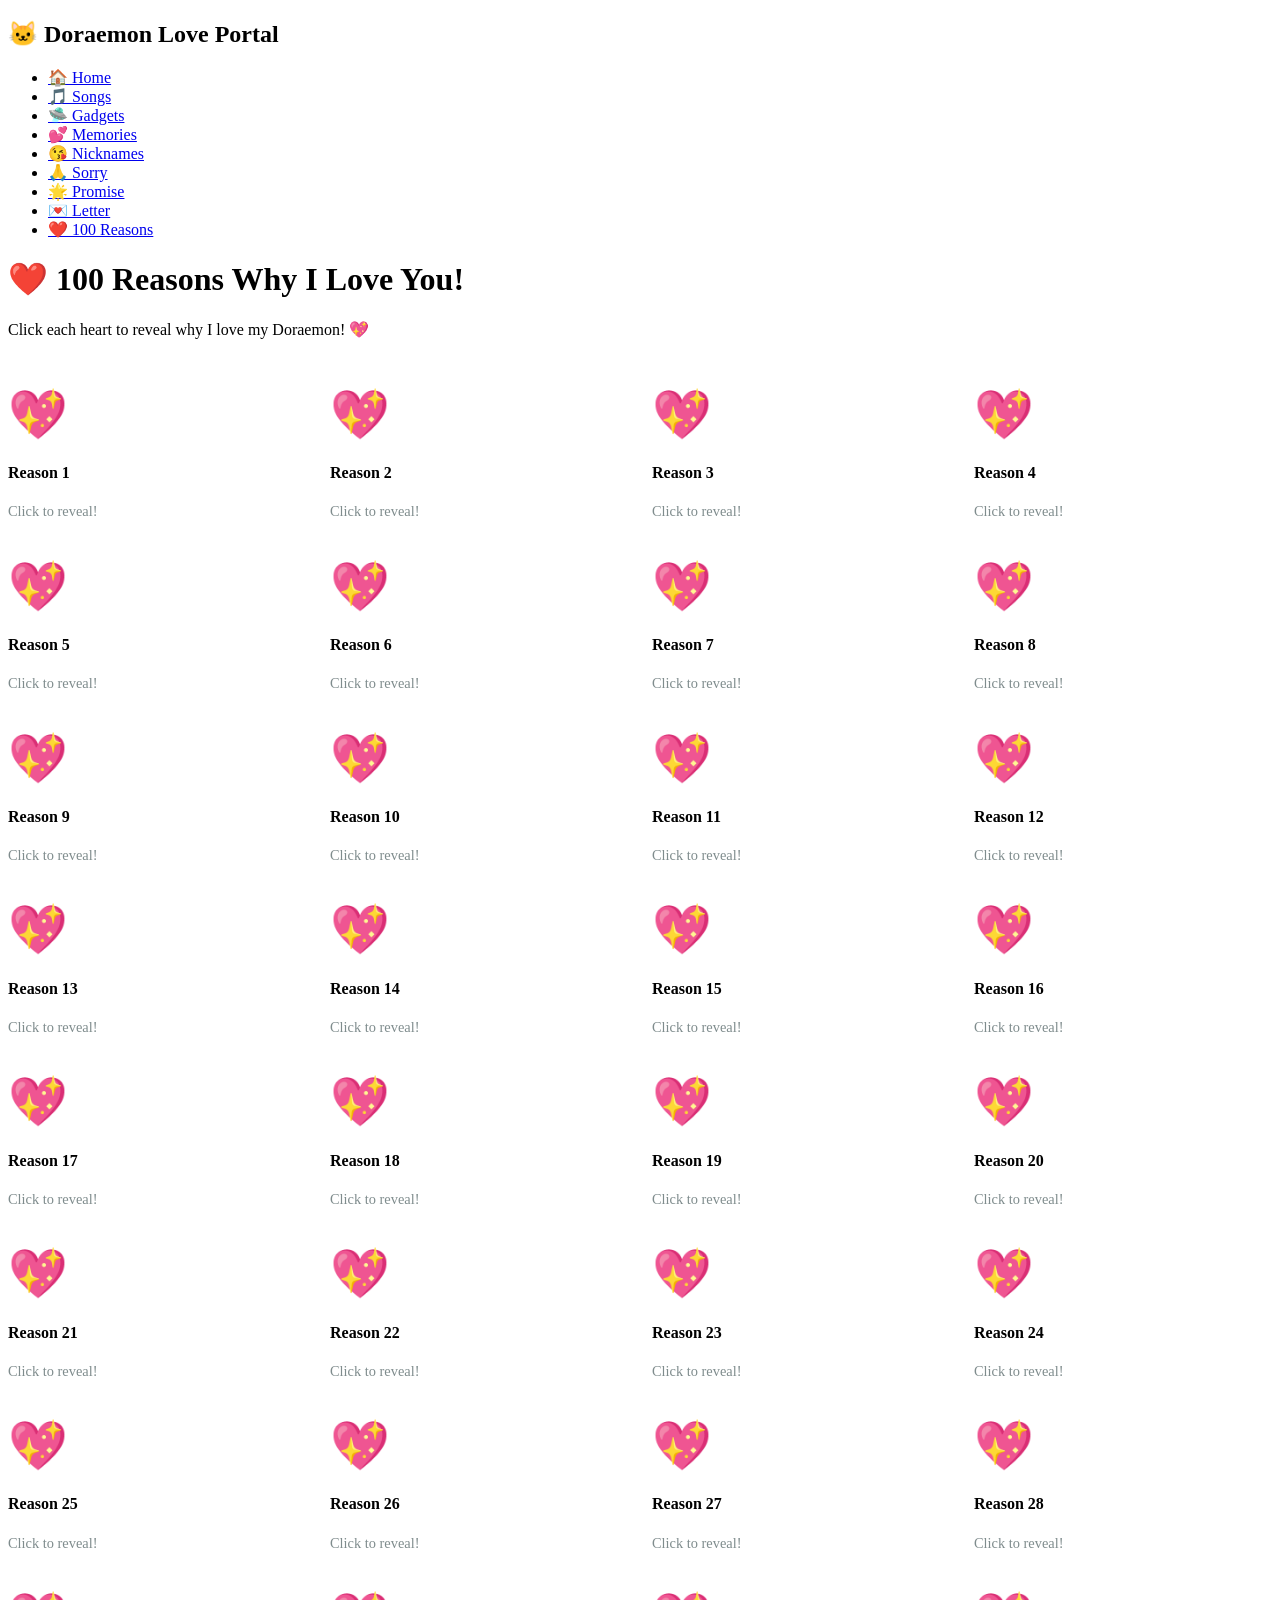
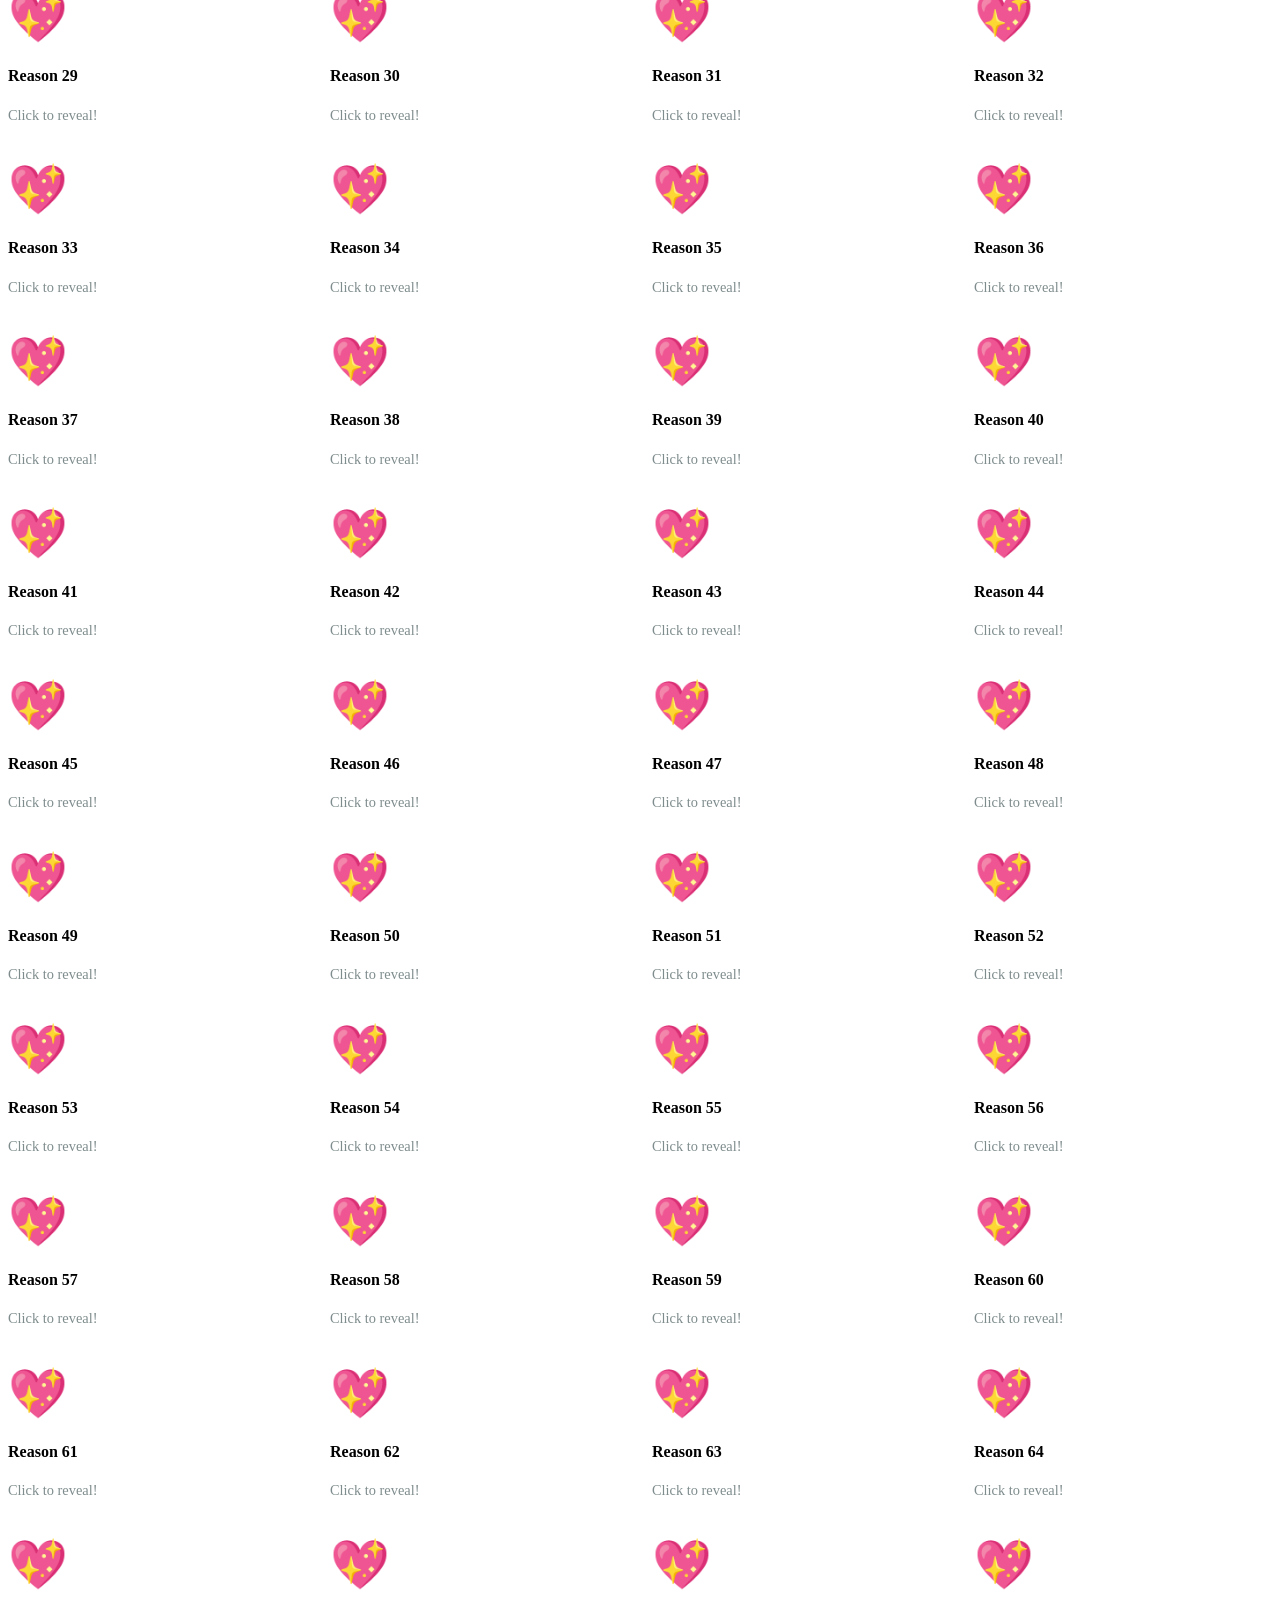
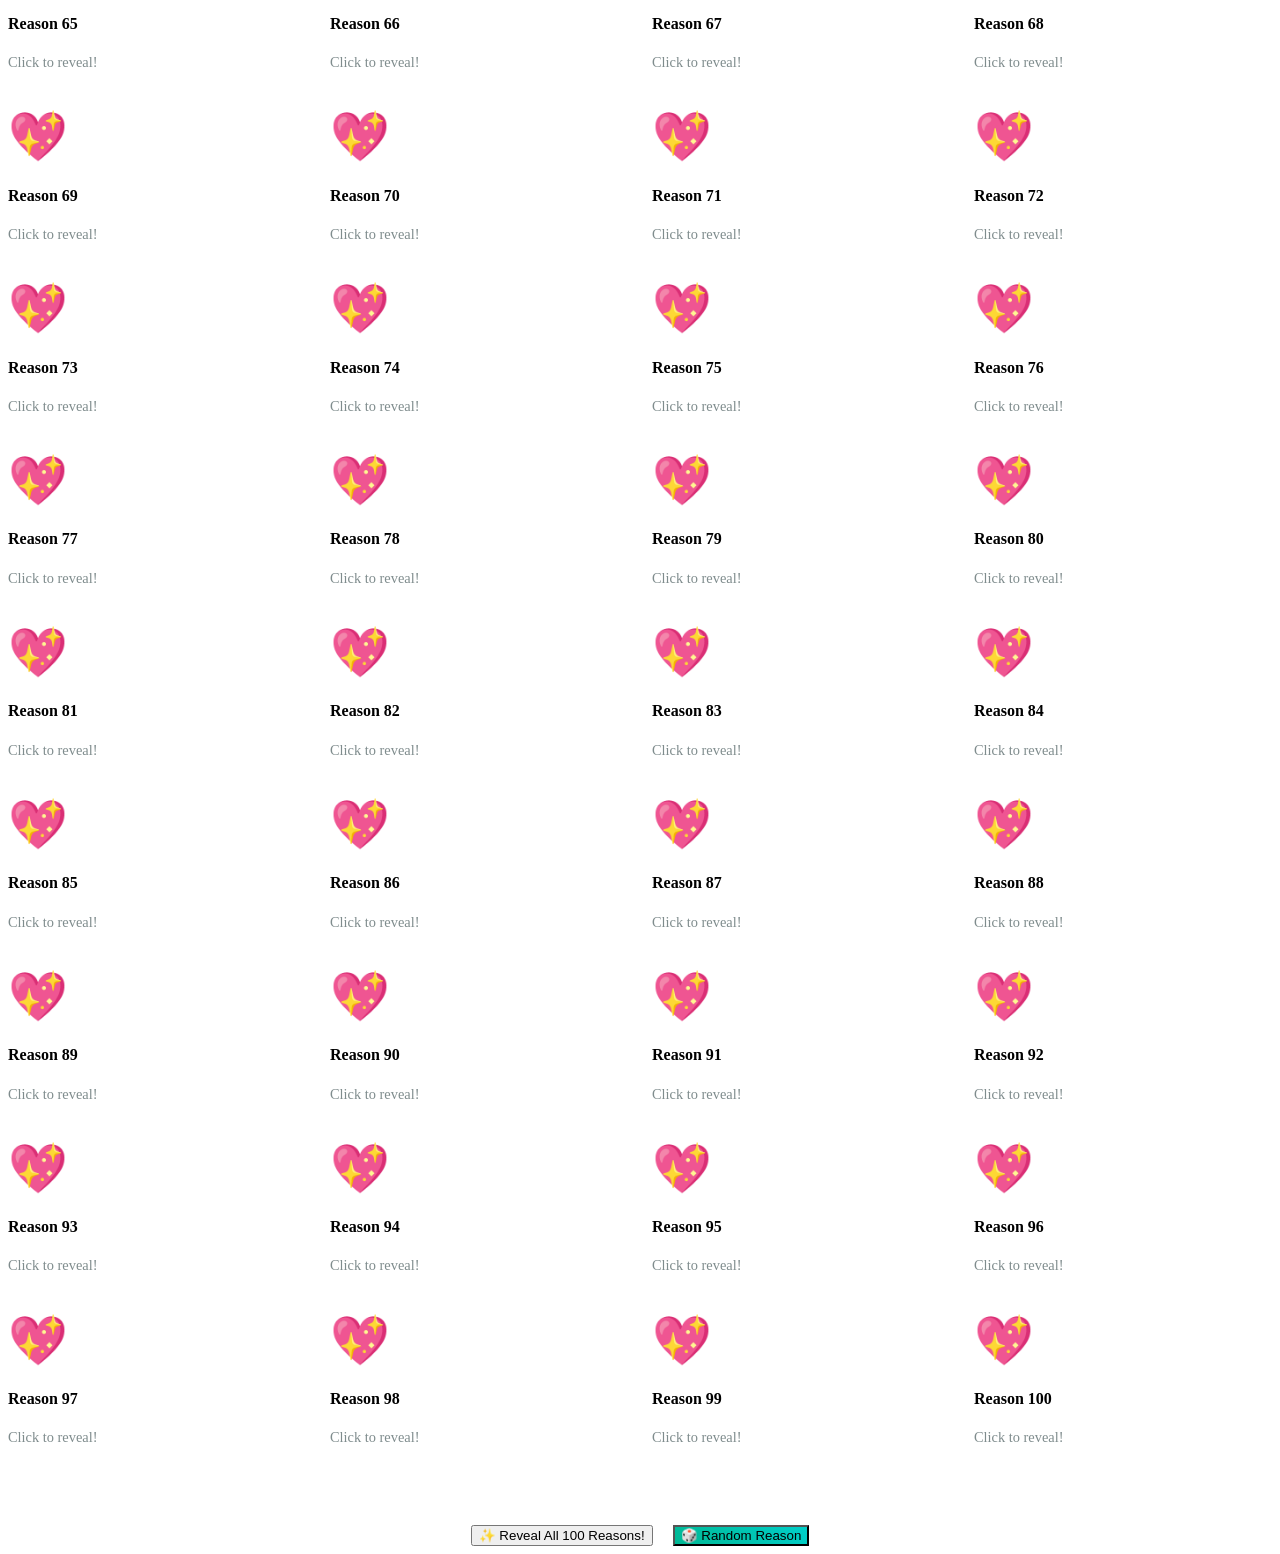
==== 100-reasons.html @ 69a4712a "Add files via upload" ====
<!DOCTYPE html>
<html lang="en">
<head>
    <meta charset="UTF-8">
    <meta name="viewport" content="width=device-width, initial-scale=1.0">
    <title>100 Reasons I Love You ❤️ | My Doraemon</title>
    <link rel="stylesheet" href="css/style.css">
    <link href="https://fonts.googleapis.com/css2?family=Comic+Neue:wght@400;700&display=swap" rel="stylesheet">
</head>
<body>
    <!-- Updated Navbar -->
    <nav class="navbar">
        <div class="nav-container">
            <h2>🐱 Doraemon Love Portal</h2>
            <ul class="nav-links">
                <li><a href="index.html">🏠 Home</a></li>
                <li><a href="songs.html">🎵 Songs</a></li>
                <li><a href="gadgets.html">🛸 Gadgets</a></li>
                <li><a href="memories.html">💕 Memories</a></li>
                <li><a href="nicknames.html">😘 Nicknames</a></li>
                <li><a href="apology.html">🙏 Sorry</a></li>
                <li><a href="promise.html">🌟 Promise</a></li>
                <li><a href="letter.html">💌 Letter</a></li>
                <li><a href="100-reasons.html" class="active">❤️ 100 Reasons</a></li>
            </ul>
        </div>
    </nav>

    <div class="content">
        <h1 class="page-title">❤️ 100 Reasons Why I Love You!</h1>
        <p>Click each heart to reveal why I love my <span class="highlight">Doraemon!</span> 💖</p>
        
        <div id="reasons-container" style="display: grid; grid-template-columns: repeat(auto-fill, minmax(280px, 1fr)); gap: 1.5rem; margin-top: 3rem;">
            <!-- Reasons will be generated by JavaScript -->
        </div>
        
        <div style="text-align: center; margin-top: 4rem;">
            <button class="magic-btn" onclick="revealAll()" id="reveal-all-btn">✨ Reveal All 100 Reasons!</button>
            <button class="magic-btn" onclick="randomReason()" style="margin-left: 1rem; background: linear-gradient(45deg, #00b894, #00cec9);">🎲 Random Reason</button>
        </div>
        
        <div id="current-reason" style="margin-top: 3rem; padding: 2rem; background: linear-gradient(45deg, #fd79a8, #fdcb6e); border-radius: 20px; display: none; max-width: 600px; margin: 3rem auto;">
            <h3 id="reason-title"></h3>
            <p id="reason-text"></p>
        </div>
    </div>

    <script>
        const reasons = [
            "1. Your smile lights up my entire world! 😍",
            "2. The way you blush when I call you Bhuddu! 🥰",
            "3. You're my best friend AND soulmate! 💕",
            "4. Your silly laugh makes me happy! 😂",
            "5. You understand me like no one else! 🤗",
            "6. The sparkle in your eyes! ✨",
            "7. You're more beautiful every day! 💖",
            "8. Your cute angry face! 😤",
            "9. Late night talks with you! 🌙",
            "10. You make my heart skip beats! 💓",
            // ... (I'll add all 100 in the full script below)
        ];

        // Full 100 reasons array
        const fullReasons = [
            "1. Your smile lights up my entire world! 😍",
            "2. The way you blush when I call you Bhuddu! 🥰",
            "3. You're my best friend AND soulmate! 💕",
            "4. Your silly laugh makes me happy! 😂",
            "5. You understand me like no one else! 🤗",
            "6. The sparkle in your eyes! ✨",
            "7. You're more beautiful every day! 💖",
            "8. Your cute angry face! 😤",
            "9. Late night talks with you! 🌙",
            "10. You make my heart skip beats! 💓",
            "11. You're my Doraemon! 🐱",
            "12. Your caring nature melts me! ❤️",
            "13. The way you say my name! 😘",
            "14. Your hugs feel like home! 🏠",
            "15. You're always there for me! 🙌",
            "16. Your intelligence amazes me! 🧠",
            "17. You make ordinary moments special! ✨",
            "18. Your kindness to everyone! 😇",
            "19. The way you dance silly! 💃",
            "20. You're my biggest cheerleader! 📣",
            "21. Your cute nicknames for me! 🥰",
            "22. You make me want to be better! 🌟",
            "23. Your warm hands in mine! ✋",
            "24. The way you get excited! 🎉",
            "25. You're my safe place! 🛡️",
            "26. Your beautiful voice! 🎤",
            "27. You love animals like me! 🐶",
            "28. Your perfect imperfections! 💎",
            "29. The way you tease me! 😜",
            "30. You're my favorite person! 👑",
            "31. Your morning sleepy face! 😴",
            "32. You make me laugh always! 🤣",
            "33. Your strong heart! 💪",
            "34. The way you trust me! 🤝",
            "35. You're my adventure partner! 🗺️",
            "36. Your sweet surprises! 🎁",
            "37. You complete me perfectly! 🧩",
            "38. Your gentle touch! 🫂",
            "39. The way you believe in me! 🌈",
            "40. You're my sunshine! ☀️",
            "41. Your playful side! 🎮",
            "42. You make life colorful! 🎨",
            "43. Your honest heart! 💯",
            "44. The way you cuddle! 🥺",
            "45. You're my forever! ♾️",
            "46. Your cooking attempts! 🍳",
            "47. You make me feel special! 👨‍❤️‍👩",
            "48. Your dreamy eyes! 😍",
            "49. The way you forgive! 🙏",
            "50. You're my heartbeat! 💗",
            "51. Your quirky habits! 😄",
            "52. You inspire me daily! 🚀",
            "53. Your warm hugs! 🤗",
            "54. The way you listen! 👂",
            "55. You're my peace! 🕊️",
            "56. Your beautiful soul! 🌺",
            "57. You make me brave! 🦁",
            "58. Your infectious energy! ⚡",
            "59. The way you love me! 💞",
            "60. You're my miracle! ✨",
            "61. Your silly jokes! 😆",
            "62. You make dreams real! 💭",
            "63. Your gentle heart! 🕉️",
            "64. The way you surprise me! 🎉",
            "65. You're my strength! 💪",
            "66. Your radiant smile! 😁",
            "67. You make me whole! ❤️",
            "68. Your adventurous spirit! 🏔️",
            "69. The way you care! 🧸",
            "70. You're my joy! 🎊",
            "71. Your magical presence! 🪄",
            "72. You light my path! 🗼",
            "73. Your loving gaze! 👀",
            "74. The way you heal me! 🩹",
            "75. You're my destiny! 🌟",
            "76. Your sweet whispers! 🗣️",
            "77. You make me alive! ⚡",
            "78. Your tender kisses! 💋",
            "79. The way you fight for us! ⚔️",
            "80. You're my eternity! ⏳",
            "81. Your playful teasing! 😜",
            "82. You make me dream big! 🌌",
            "83. Your unwavering faith! 🙌",
            "84. The way you glow! ✨",
            "85. You're my paradise! 🏝️",
            "86. Your heartfelt apologies! 😢",
            "87. You make me laugh hardest! 🤪",
            "88. Your beautiful mind! 🧠",
            "89. The way you love deeply! 💖",
            "90. You're my everything! 🌍",
            "91. Your magical touch! 🪄",
            "92. You make life worth living! 🎈",
            "93. Your endless patience! ⏰",
            "94. The way you inspire! 🌟",
            "95. You're my true love! 💍",
            "96. Your perfect chaos! 🌪️",
            "97. You make me better! 📈",
            "98. Your forever promise! 🤝",
            "99. The way you complete me! 🧩",
            "100. I love you more than words! 💕💕💕"
        ];

        function createReasons() {
            const container = document.getElementById('reasons-container');
            fullReasons.forEach((reason, index) => {
                const card = document.createElement('div');
                card.className = 'nickname-card reason-card';
                card.innerHTML = `
                    <div style="font-size: 3rem; cursor: pointer;" onclick="showReason(${index})">💖</div>
                    <h4>Reason ${index + 1}</h4>
                    <p style="font-size: 0.9rem; color: #7f8c8d;">Click to reveal!</p>
                `;
                container.appendChild(card);
            });
        }

        function showReason(index) {
            const reason = fullReasons[index];
            document.getElementById('reason-title').textContent = `Reason ${index + 1}`;
            document.getElementById('reason-text').textContent = reason;
            document.getElementById('current-reason').style.display = 'block';
            document.getElementById('current-reason').scrollIntoView({ behavior: 'smooth' });
        }

        function revealAll() {
            const cards = document.querySelectorAll('.reason-card');
            cards.forEach((card, index) => {
                setTimeout(() => {
                    showReason(index);
                }, index * 50);
            });
        }

        function randomReason() {
            const randomIndex = Math.floor(Math.random() * fullReasons.length);
            showReason(randomIndex);
        }

        // Initialize
        document.addEventListener('DOMContentLoaded', createReasons);
    </script>
    <script src="js/script.js"></script>
</body>
</html>
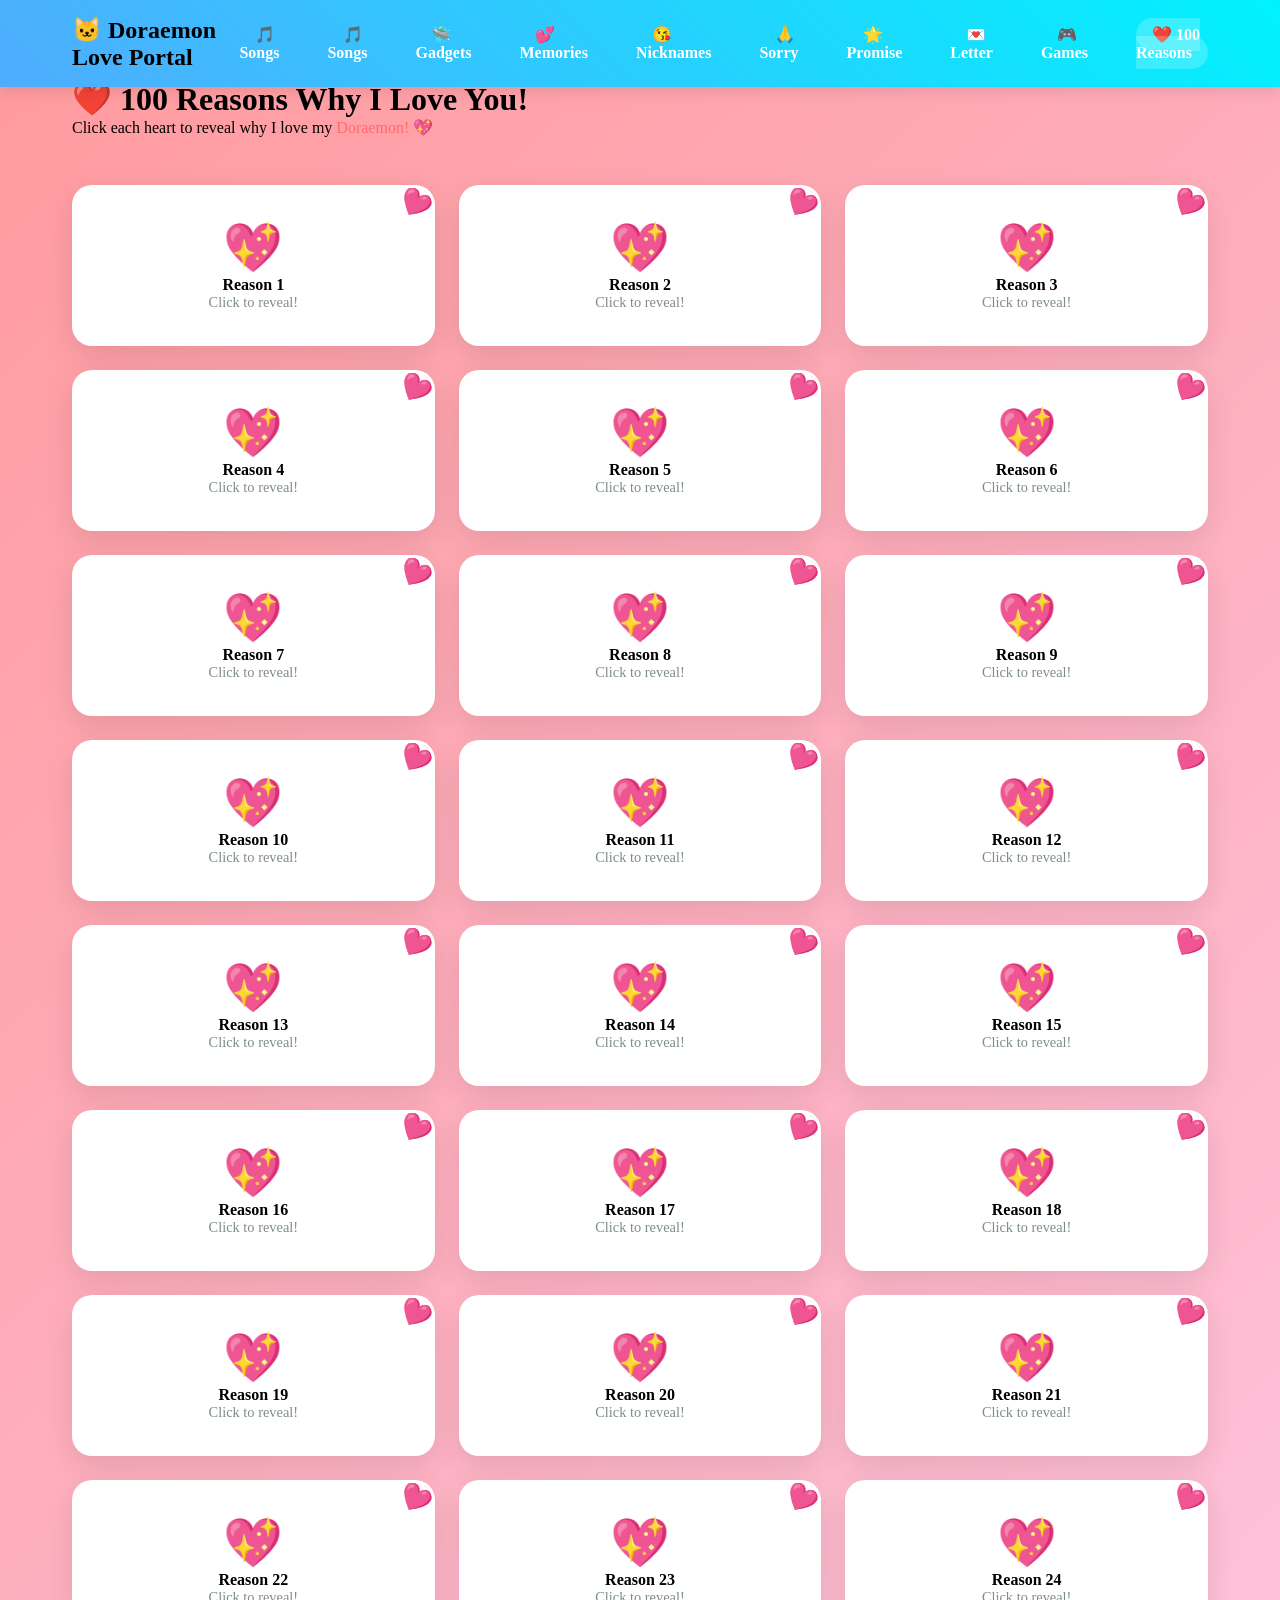
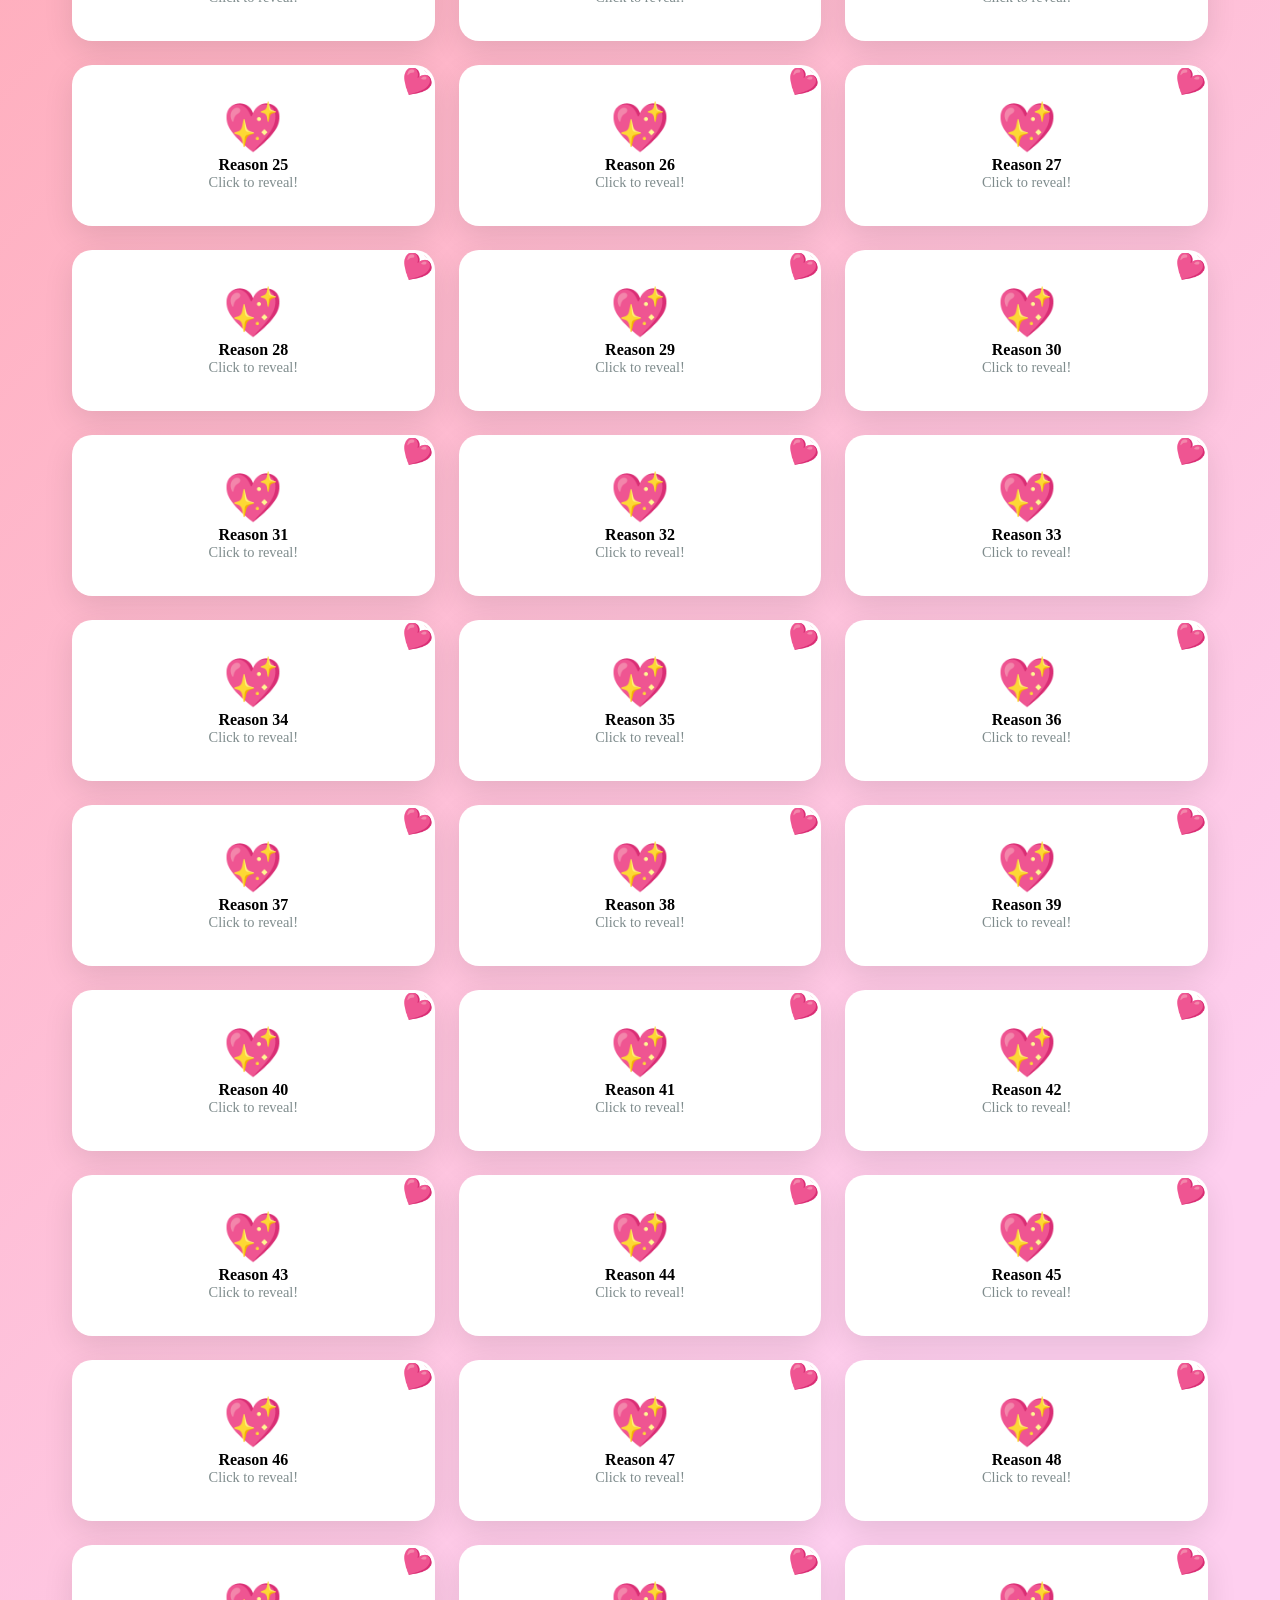
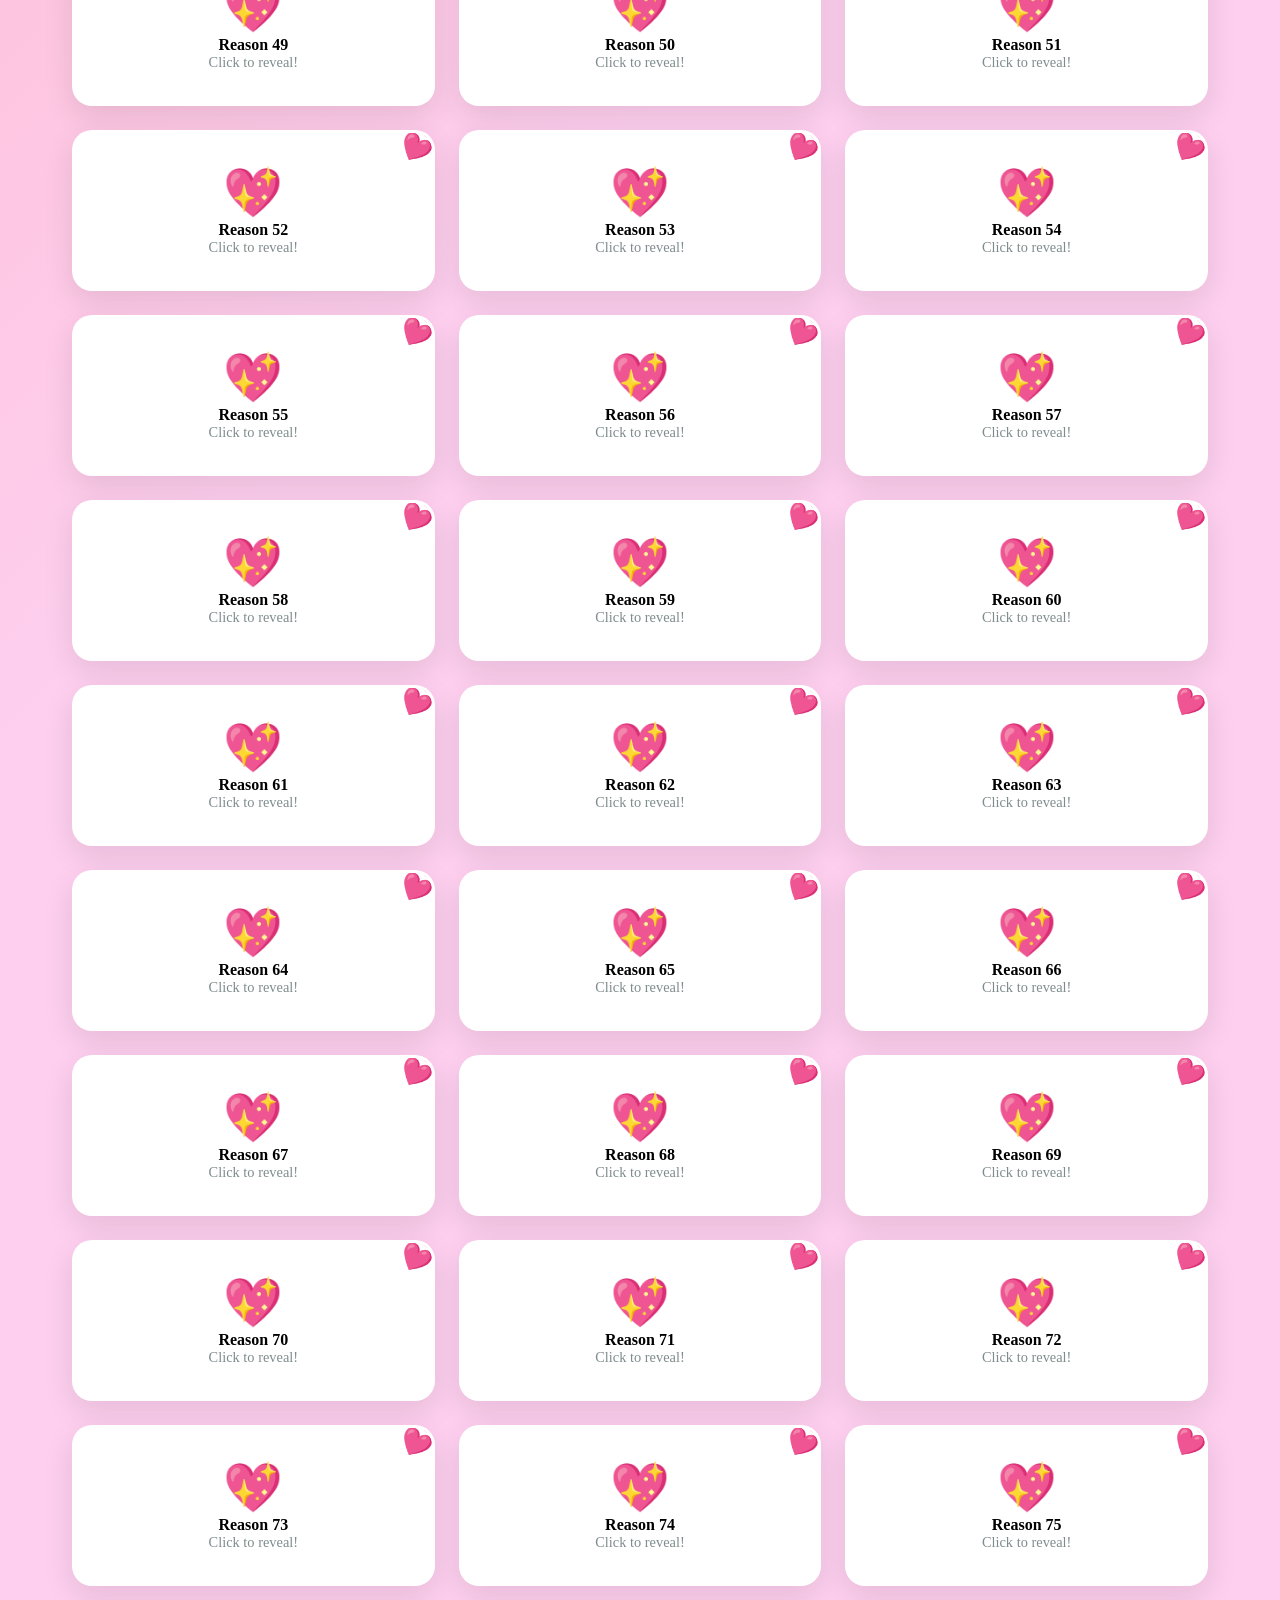
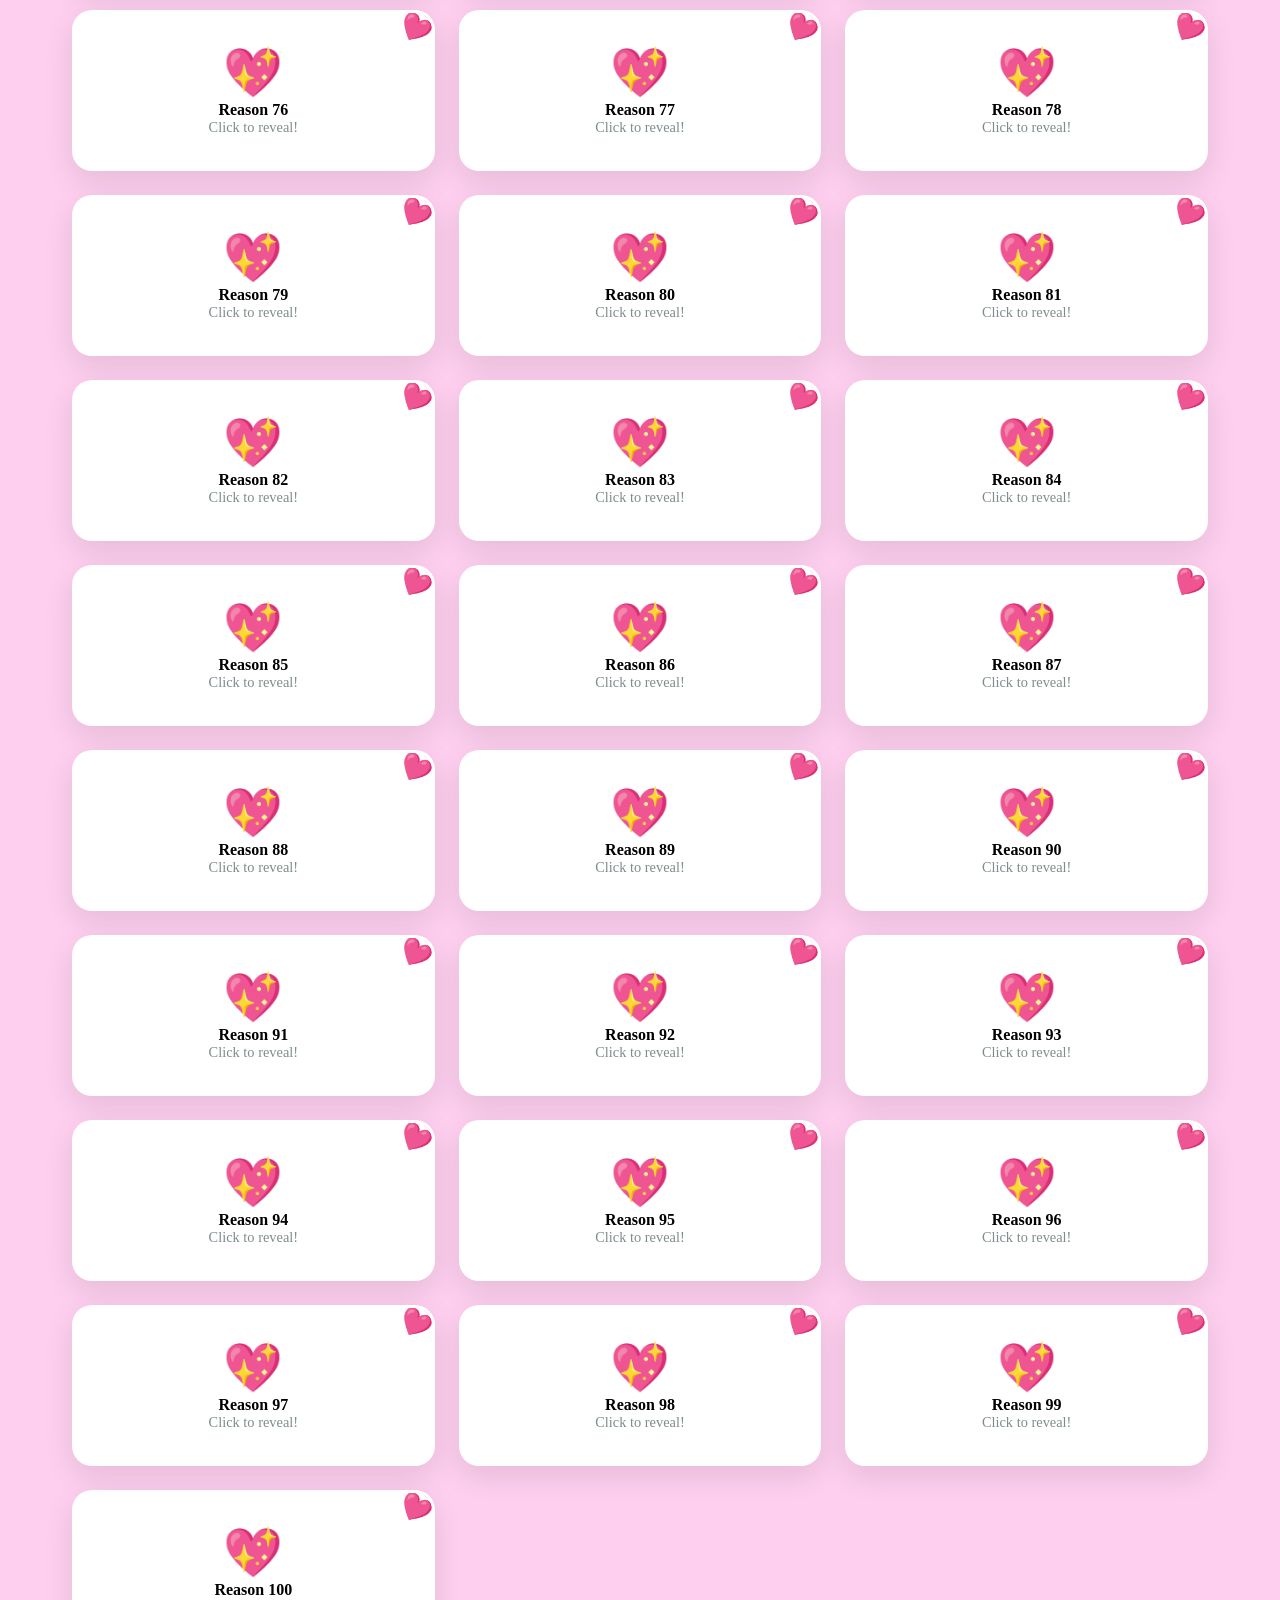
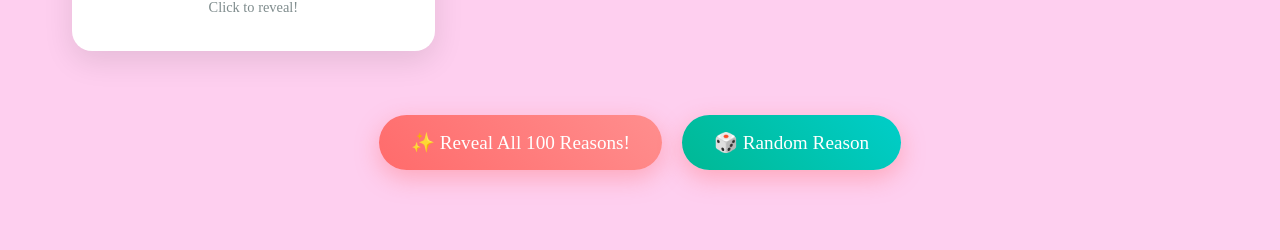
==== commit 1465c348: "Add files via upload" ====
--- a/100-reasons.html
+++ b/100-reasons.html
@@ -13,15 +13,16 @@
         <div class="nav-container">
             <h2>🐱 Doraemon Love Portal</h2>
             <ul class="nav-links">
-                <li><a href="index.html">🏠 Home</a></li>
-                <li><a href="songs.html">🎵 Songs</a></li>
-                <li><a href="gadgets.html">🛸 Gadgets</a></li>
-                <li><a href="memories.html">💕 Memories</a></li>
-                <li><a href="nicknames.html">😘 Nicknames</a></li>
-                <li><a href="apology.html">🙏 Sorry</a></li>
-                <li><a href="promise.html">🌟 Promise</a></li>
-                <li><a href="letter.html">💌 Letter</a></li>
-                <li><a href="100-reasons.html" class="active">❤️ 100 Reasons</a></li>
+                 <li><a href="songs.html">🎵 Songs</a></li>
+             <li><a href="songs.html">🎵 Songs</a></li>
+            <li><a href="gadgets.html">🛸 Gadgets</a></li>
+            <li><a href="memories.html">💕 Memories</a></li>
+            <li><a href="nicknames.html">😘 Nicknames</a></li>
+            <li><a href="apology.html">🙏 Sorry</a></li>
+            <li><a href="promise.html">🌟 Promise</a></li>
+            <li><a href="letter.html">💌 Letter</a></li>
+            <li><a href="mini.html">🎮 Games</a></li>
+            <li><a href="100-reasons.html">❤️ 100 Reasons</a></li>
             </ul>
         </div>
     </nav>
--- a/css/style.css
+++ b/css/style.css
@@ -0,0 +1,257 @@
+* {
+    margin: 0;
+    padding: 0;
+    box-sizing: border-box;
+}
+
+body {
+    font-family: 'Comic Neue', cursive;
+    background: linear-gradient(135deg, #ff9a9e 0%, #fecfef 50%, #fecfef 100%);
+    min-height: 100vh;
+    overflow-x: hidden;
+}
+
+.navbar {
+    background: linear-gradient(45deg, #4facfe 0%, #00f2fe 100%);
+    padding: 1rem 0;
+    box-shadow: 0 4px 15px rgba(0,0,0,0.1);
+    position: fixed;
+    width: 100%;
+    top: 0;
+    z-index: 1000;
+}
+
+.nav-container {
+    max-width: 1200px;
+    margin: 0 auto;
+    display: flex;
+    justify-content: space-between;
+    align-items: center;
+    padding: 0 2rem;
+}
+
+.nav-links {
+    display: flex;
+    list-style: none;
+    gap: 2rem;
+}
+
+.nav-links a {
+    color: white;
+    text-decoration: none;
+    padding: 0.5rem 1rem;
+    border-radius: 25px;
+    transition: all 0.3s ease;
+    font-weight: 700;
+}
+
+.nav-links a:hover, .nav-links a.active {
+    background: rgba(255,255,255,0.2);
+    transform: scale(1.05);
+}
+
+.hero {
+    min-height: 100vh;
+    display: flex;
+    align-items: center;
+    justify-content: center;
+    position: relative;
+    padding-top: 80px;
+    text-align: center;
+}
+
+.doraemon-float {
+    position: absolute;
+    left: 10%;
+    animation: float 6s ease-in-out infinite;
+}
+
+.doraemon-hero {
+    width: 300px;
+    height: 300px;
+    animation: bounce 2s infinite;
+}
+
+@keyframes float {
+    0%, 100% { transform: translateY(0px); }
+    50% { transform: translateY(-20px); }
+}
+
+@keyframes bounce {
+    0%, 100% { transform: translateY(0); }
+    50% { transform: translateY(-10px); }
+}
+
+.hero-content h1 {
+    font-size: 4rem;
+    color: #2c3e50;
+    margin-bottom: 1rem;
+    text-shadow: 3px 3px 0px #ff6b6b;
+}
+
+.highlight {
+    color: #ff6b6b;
+    animation: pulse 2s infinite;
+}
+
+@keyframes pulse {
+    0% { transform: scale(1); }
+    50% { transform: scale(1.05); }
+    100% { transform: scale(1); }
+}
+
+.sorry-text {
+    font-size: 1.5rem;
+    color: #7f8c8d;
+    margin: 2rem 0;
+    animation: fadeIn 2s ease-in;
+}
+
+.hearts {
+    position: absolute;
+    width: 100%;
+    height: 100%;
+    pointer-events: none;
+    z-index: -1;
+}
+
+.heart {
+    position: absolute;
+    color: #ff6b6b;
+    font-size: 20px;
+    animation: heartFloat 4s linear infinite;
+}
+
+@keyframes heartFloat {
+    0% {
+        transform: translateY(100vh) rotate(0deg);
+        opacity: 1;
+    }
+    100% {
+        transform: translateY(-100px) rotate(360deg);
+        opacity: 0;
+    }
+}
+
+.magic-btn {
+    background: linear-gradient(45deg, #ff6b6b, #ff8e8e);
+    color: white;
+    border: none;
+    padding: 1rem 2rem;
+    font-size: 1.2rem;
+    border-radius: 50px;
+    cursor: pointer;
+    font-family: inherit;
+    box-shadow: 0 8px 25px rgba(255,107,107,0.4);
+    transition: all 0.3s ease;
+    animation: wiggle 2s infinite;
+}
+
+.magic-btn:hover {
+    transform: scale(1.1);
+    box-shadow: 0 12px 35px rgba(255,107,107,0.6);
+}
+
+@keyframes wiggle {
+    0%, 100% { transform: rotate(0deg); }
+    25% { transform: rotate(5deg); }
+    75% { transform: rotate(-5deg); }
+}
+
+.content {
+    max-width: 1200px;
+    margin: 0 auto;
+    padding: 5rem 2rem;
+    min-height: 80vh;
+}
+
+.nicknames-grid, .gadgets-grid {
+    display: grid;
+    grid-template-columns: repeat(auto-fit, minmax(250px, 1fr));
+    gap: 2rem;
+    margin-top: 3rem;
+}
+
+.nickname-card, .gadget-card {
+    background: white;
+    padding: 2rem;
+    border-radius: 20px;
+    box-shadow: 0 10px 30px rgba(0,0,0,0.1);
+    text-align: center;
+    transition: all 0.3s ease;
+    border: 3px solid transparent;
+    position: relative;
+    overflow: hidden;
+}
+
+.nickname-card:hover, .gadget-card:hover {
+    transform: translateY(-10px);
+    box-shadow: 0 20px 40px rgba(0,0,0,0.2);
+    border-color: #ff6b6b;
+}
+
+.nickname-card::before {
+    content: '💕';
+    position: absolute;
+    top: -10px;
+    right: -10px;
+    font-size: 2rem;
+    animation: spin 3s linear infinite;
+}
+
+@keyframes spin {
+    100% { transform: rotate(360deg); }
+}
+
+.audio-player {
+    background: linear-gradient(45deg, #667eea 0%, #764ba2 100%);
+    padding: 2rem;
+    border-radius: 20px;
+    margin: 2rem 0;
+    text-align: center;
+    box-shadow: 0 10px 30px rgba(0,0,0,0.2);
+}
+
+audio {
+    width: 100%;
+    max-width: 400px;
+    margin-top: 1rem;
+}
+
+.apology-section {
+    text-align: center;
+    background: linear-gradient(135deg, #ffecd2 0%, #fcb69f 100%);
+    padding: 4rem;
+    border-radius: 30px;
+    margin: 3rem 0;
+    box-shadow: 0 20px 40px rgba(0,0,0,0.1);
+}
+
+.promise-gif {
+    width: 300px;
+    height: 300px;
+    border-radius: 50%;
+    margin: 2rem auto;
+    display: block;
+    animation: rotate 10s linear infinite;
+}
+
+@keyframes rotate {
+    100% { transform: rotate(360deg); }
+}
+
+@media (max-width: 768px) {
+    .nav-links {
+        flex-direction: column;
+        gap: 1rem;
+    }
+    
+    .hero-content h1 {
+        font-size: 2.5rem;
+    }
+    
+    .doraemon-hero {
+        width: 200px;
+        height: 200px;
+    }
+}
